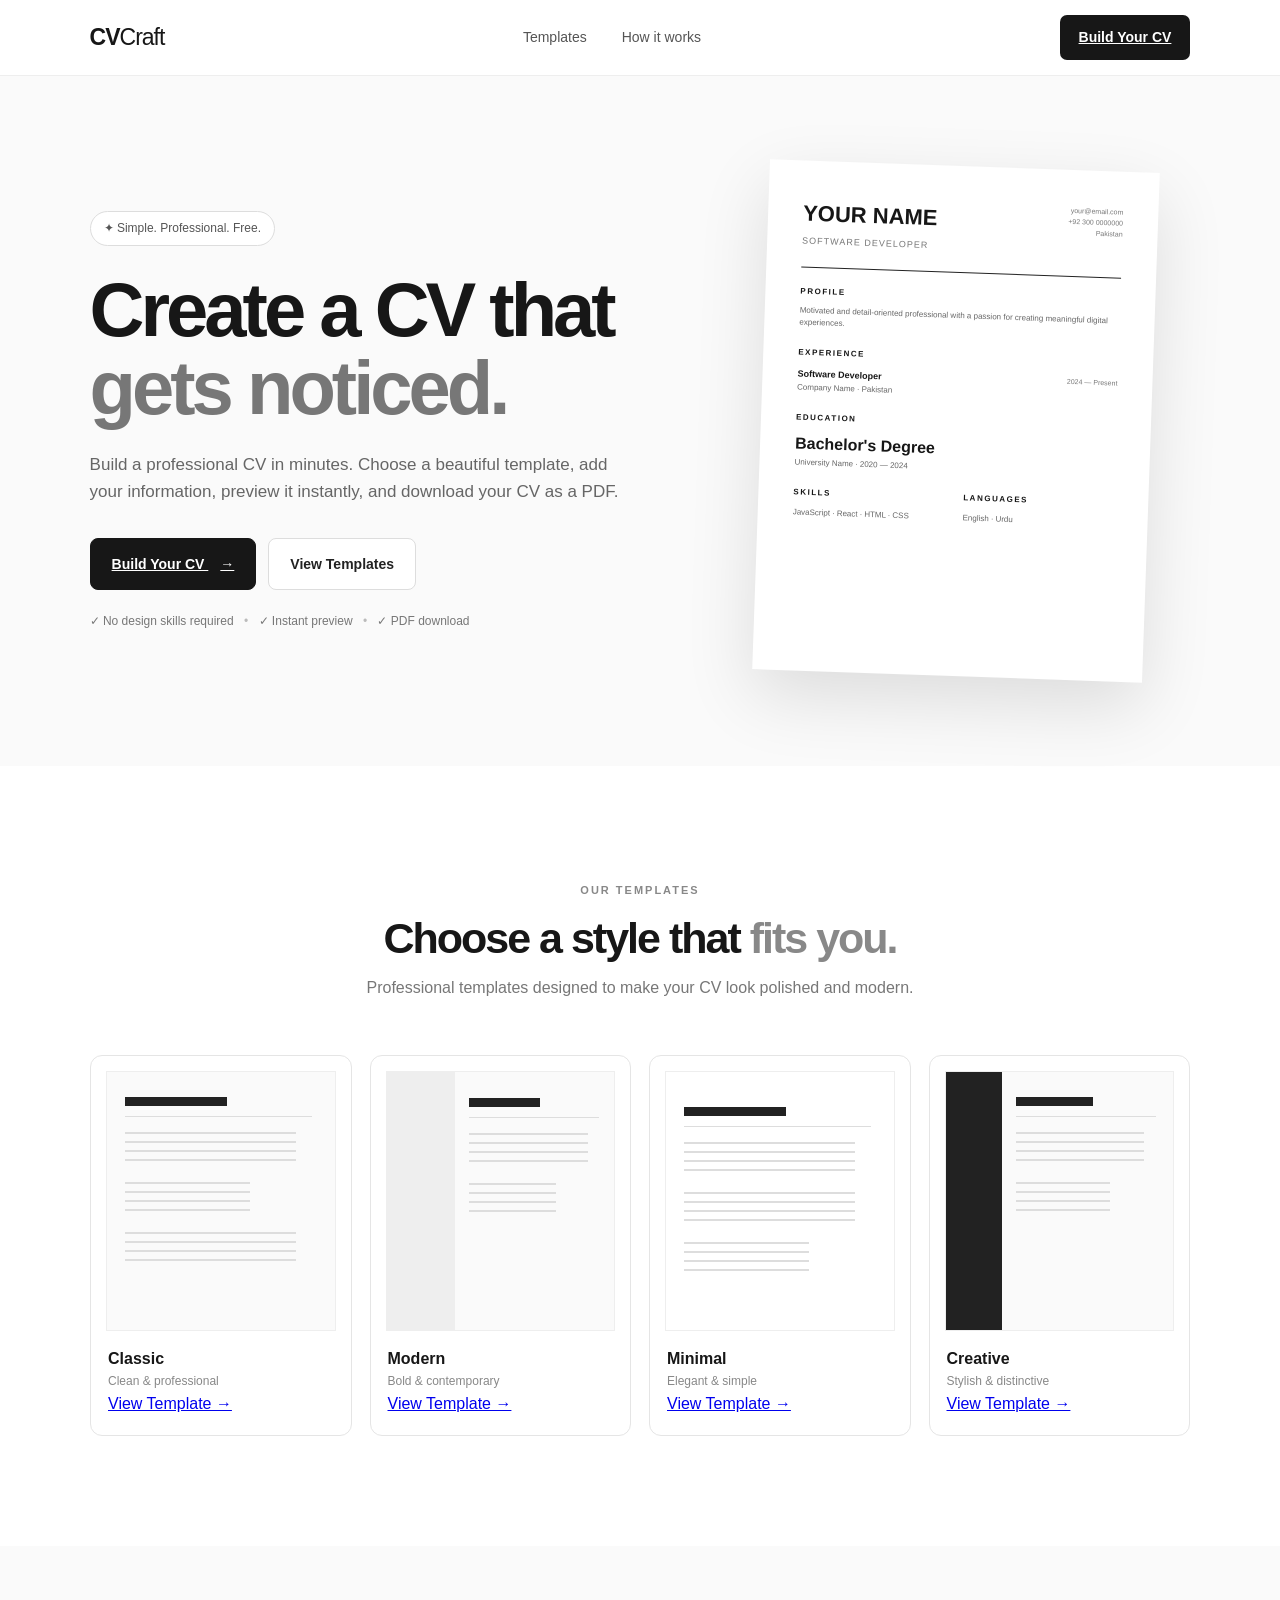
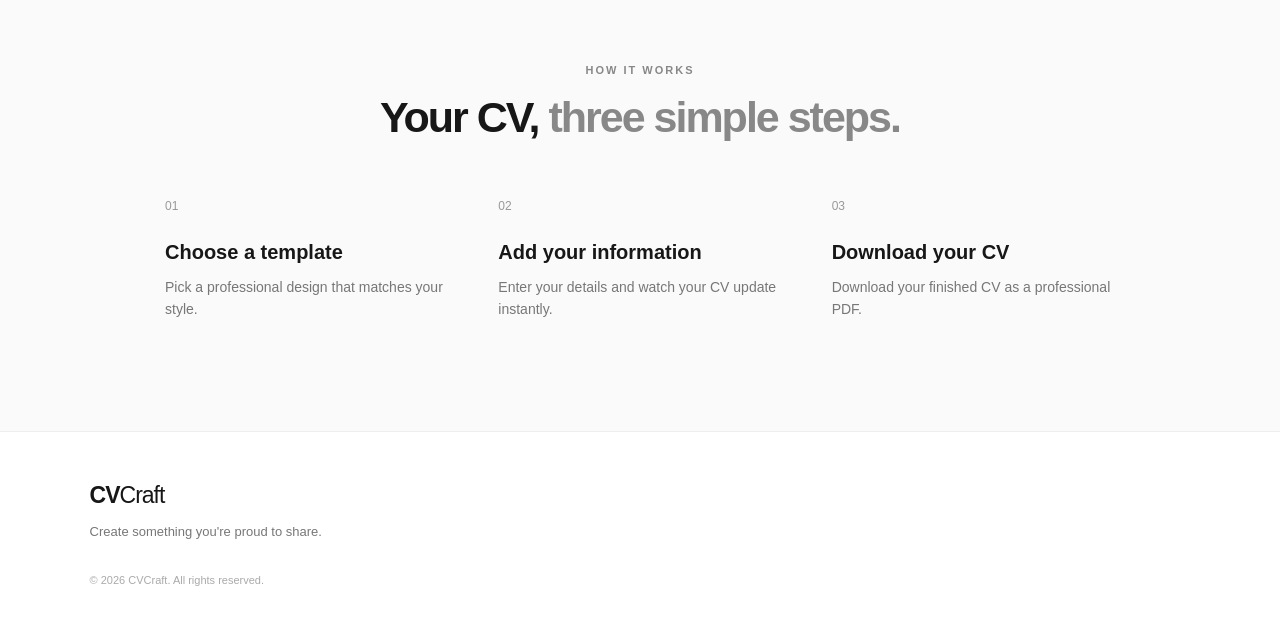
==== index.html @ b780d526 "Add files via upload" ====
<!DOCTYPE html>
<html lang="en">
<head>
    <meta charset="UTF-8">
    <meta name="viewport" content="width=device-width, initial-scale=1.0">

    <title>CVCraft — Build Your Professional CV</title>

    <link rel="stylesheet" href="style.css">
</head>

<body>

    <!-- Navigation -->
    <header class="navbar">
        <div class="logo">
            CV<span>Craft</span>
        </div>

        <nav>
            <a href="#templates">Templates</a>
            <a href="#how-it-works">How it works</a>
        </nav>

        <a href="bulider.html" class="nav-button">
    Build Your CV
</a>
    </header>


    <!-- Hero Section -->
    <main>

        <section class="hero">

            <div class="hero-content">

                <div class="badge">
                    ✦ Simple. Professional. Free.
                </div>

                <h1>
                    Create a CV that
                    <span>gets noticed.</span>
                </h1>

                <p>
                    Build a professional CV in minutes.
                    Choose a beautiful template, add your information,
                    preview it instantly, and download your CV as a PDF.
                </p>

                <div class="hero-buttons">
               
<a href="bulider.html" class="primary-button">
    Build Your CV
    <span>→</span>
</a>



                    <button class="secondary-button" onclick="scrollToTemplates()">
                        View Templates
                    </button>

                </div>

                <div class="trust-text">
                    ✓ No design skills required
                    <span>•</span>
                    ✓ Instant preview
                    <span>•</span>
                    ✓ PDF download
                </div>

            </div>


            <!-- CV Preview -->
            <div class="hero-preview">

                <div class="cv-paper">

                    <div class="cv-top">

                        <div>
                            <div class="cv-name">YOUR NAME</div>
                            <div class="cv-role">SOFTWARE DEVELOPER</div>
                        </div>

                        <div class="cv-contact">
                            your@email.com<br>
                            +92 300 0000000<br>
                            Pakistan
                        </div>

                    </div>

                    <div class="cv-line"></div>

                    <div class="cv-section">
                        <h3>PROFILE</h3>
                        <p>
                            Motivated and detail-oriented professional
                            with a passion for creating meaningful digital
                            experiences.
                        </p>
                    </div>

                    <div class="cv-section">
                        <h3>EXPERIENCE</h3>

                        <div class="experience">
                            <strong>Software Developer</strong>
                            <span>2024 — Present</span>
                        </div>

                        <p>Company Name · Pakistan</p>
                    </div>

                    <div class="cv-section">
                        <h3>EDUCATION</h3>

                        <strong>Bachelor's Degree</strong>
                        <p>University Name · 2020 — 2024</p>
                    </div>

                    <div class="cv-bottom">

                        <div>
                            <h3>SKILLS</h3>
                            <p>JavaScript · React · HTML · CSS</p>
                        </div>

                        <div>
                            <h3>LANGUAGES</h3>
                            <p>English · Urdu</p>
                        </div>

                    </div>

                </div>

            </div>

        </section>


        <!-- Templates -->
        <section class="templates" id="templates">

            <div class="section-heading">

                <span>OUR TEMPLATES</span>

                <h2>
                    Choose a style that
                    <em>fits you.</em>
                </h2>

                <p>
                    Professional templates designed to make
                    your CV look polished and modern.
                </p>

            </div>


            <div class="template-grid">

                <div class="template-card">
                    <div class="template-preview classic">
                        <div class="mini-name"></div>
                        <div class="mini-line"></div>
                        <div class="mini-block"></div>
                        <div class="mini-block small"></div>
                        <div class="mini-block"></div>
                    </div>

                    <div class="template-info">
                        <div>
                            <h3>Classic</h3>
                            <p>Clean & professional</p>
                        </div>

                        <a href="bulider.html" class="view-template-btn">
    View Template →
</a>
                    </div>
                </div>


                <div class="template-card">
                    <div class="template-preview modern">
                        <div class="mini-sidebar"></div>
                        <div class="mini-content">
                            <div class="mini-name"></div>
                            <div class="mini-line"></div>
                            <div class="mini-block"></div>
                            <div class="mini-block small"></div>
                        </div>
                    </div>

                    <div class="template-info">
                        <div>
                            <h3>Modern</h3>
                            <p>Bold & contemporary</p>
                        </div>

                         <a href="bulider.html" class="view-template-btn">
    View Template →
</a>
                    </div>
                </div>


                <div class="template-card">
                    <div class="template-preview minimal">
                        <div class="mini-name"></div>
                        <div class="mini-line"></div>
                        <div class="mini-block"></div>
                        <div class="mini-block"></div>
                        <div class="mini-block small"></div>
                    </div>

                    <div class="template-info">
                        <div>
                            <h3>Minimal</h3>
                            <p>Elegant & simple</p>
                        </div>

                         <a href="bulider.html" class="view-template-btn">
    View Template →
</a>
                    </div>
                </div>


                <div class="template-card">
                    <div class="template-preview creative">
                        <div class="creative-side"></div>

                        <div class="creative-content">
                            <div class="mini-name"></div>
                            <div class="mini-line"></div>
                            <div class="mini-block"></div>
                            <div class="mini-block small"></div>
                        </div>
                    </div>

                    <div class="template-info">
                        <div>
                            <h3>Creative</h3>
                            <p>Stylish & distinctive</p>
                        </div>

                          <a href="bulider.html" class="view-template-btn">
    View Template →
</a>
                    </div>
                </div>

            </div>

        </section>


        <!-- How it works -->
        <section class="how-it-works" id="how-it-works">

            <div class="section-heading">

                <span>HOW IT WORKS</span>

                <h2>
                    Your CV,
                    <em>three simple steps.</em>
                </h2>

            </div>


            <div class="steps">

                <div class="step">
                    <div class="step-number">01</div>
                    <h3>Choose a template</h3>
                    <p>
                        Pick a professional design that
                        matches your style.
                    </p>
                </div>

                <div class="step">
                    <div class="step-number">02</div>
                    <h3>Add your information</h3>
                    <p>
                        Enter your details and watch your
                        CV update instantly.
                    </p>
                </div>

                <div class="step">
                    <div class="step-number">03</div>
                    <h3>Download your CV</h3>
                    <p>
                        Download your finished CV as a
                        professional PDF.
                    </p>
                </div>

            </div>

        </section>

    </main>


    <!-- Footer -->
    <footer>

        <div class="logo">
            CV<span>Craft</span>
        </div>

        <p>
            Create something you're proud to share.
        </p>

        <div class="copyright">
            © 2026 CVCraft. All rights reserved.
        </div>

    </footer>


    <script src="script.js"></script>

</body>
</html>
---- style.css ----
* {
    margin: 0;
    padding: 0;
    box-sizing: border-box;
}

html {
    scroll-behavior: smooth;
}

body {
    font-family: Arial, Helvetica, sans-serif;
    background: #ffffff;
    color: #171717;
    line-height: 1.6;
}


/* =========================
   NAVBAR
========================= */

.navbar {
    height: 76px;
    padding: 0 7%;
    display: flex;
    align-items: center;
    justify-content: space-between;
    border-bottom: 1px solid #eeeeee;
    background: rgba(255, 255, 255, 0.95);
    position: sticky;
    top: 0;
    z-index: 100;
}

.logo {
    font-size: 23px;
    font-weight: 800;
    letter-spacing: -1px;
}

.logo span {
    font-weight: 400;
}

.navbar nav {
    display: flex;
    gap: 35px;
}

.navbar nav a {
    color: #555;
    text-decoration: none;
    font-size: 14px;
}

.navbar nav a:hover {
    color: #111;
}

.nav-button {
    background: #171717;
    color: white;
    border: none;
    padding: 11px 19px;
    border-radius: 7px;
    cursor: pointer;
    font-size: 14px;
    font-weight: 600;
}

.nav-button:hover {
    background: #333;
}


/* =========================
   HERO
========================= */

.hero {
    min-height: 680px;
    padding: 90px 7%;
    display: grid;
    grid-template-columns: 1fr 0.85fr;
    gap: 80px;
    align-items: center;
    background: #fafafa;
}

.hero-content {
    max-width: 650px;
}

.badge {
    display: inline-block;
    border: 1px solid #dddddd;
    background: white;
    padding: 7px 13px;
    border-radius: 50px;
    font-size: 12px;
    color: #555;
    margin-bottom: 25px;
}

.hero h1 {
    font-size: clamp(48px, 6vw, 76px);
    line-height: 1.02;
    letter-spacing: -4px;
    margin-bottom: 25px;
}

.hero h1 span {
    display: block;
    color: #777;
}

.hero-content > p {
    max-width: 550px;
    font-size: 17px;
    color: #666;
    margin-bottom: 32px;
}

.hero-buttons {
    display: flex;
    gap: 12px;
    margin-bottom: 22px;
}

.primary-button,
.secondary-button {
    padding: 14px 21px;
    border-radius: 8px;
    cursor: pointer;
    font-size: 14px;
    font-weight: 600;
}

.primary-button {
    background: #171717;
    color: white;
    border: 1px solid #171717;
}

.primary-button span {
    margin-left: 12px;
}

.primary-button:hover {
    background: #333;
}

.secondary-button {
    background: white;
    border: 1px solid #dddddd;
    color: #222;
}

.secondary-button:hover {
    background: #f2f2f2;
}

.trust-text {
    color: #777;
    font-size: 12px;
}

.trust-text span {
    margin: 0 7px;
    color: #bbb;
}


/* =========================
   CV PREVIEW
========================= */

.hero-preview {
    display: flex;
    justify-content: center;
}

.cv-paper {
    width: 390px;
    min-height: 510px;
    background: white;
    padding: 35px;
    box-shadow: 0 25px 70px rgba(0, 0, 0, 0.12);
    transform: rotate(2deg);
    transition: transform 0.3s ease;
}

.cv-paper:hover {
    transform: rotate(0deg) translateY(-8px);
}

.cv-top {
    display: flex;
    justify-content: space-between;
    gap: 20px;
}

.cv-name {
    font-size: 22px;
    font-weight: 800;
}

.cv-role {
    font-size: 9px;
    color: #777;
    letter-spacing: 1px;
    margin-top: 3px;
}

.cv-contact {
    text-align: right;
    font-size: 7px;
    color: #777;
    line-height: 1.6;
}

.cv-line {
    height: 1px;
    background: #222;
    margin: 18px 0;
}

.cv-section {
    margin-bottom: 18px;
}

.cv-section h3,
.cv-bottom h3 {
    font-size: 8px;
    letter-spacing: 1.5px;
    margin-bottom: 7px;
}

.cv-section p,
.cv-bottom p {
    font-size: 8px;
    color: #666;
    line-height: 1.5;
}

.experience {
    display: flex;
    justify-content: space-between;
    font-size: 9px;
}

.experience span {
    color: #777;
    font-size: 7px;
}

.cv-bottom {
    display: grid;
    grid-template-columns: 1fr 1fr;
    gap: 20px;
}


/* =========================
   SECTIONS
========================= */

.templates,
.how-it-works {
    padding: 110px 7%;
}

.section-heading {
    text-align: center;
    max-width: 650px;
    margin: 0 auto 55px;
}

.section-heading > span {
    font-size: 11px;
    letter-spacing: 2px;
    color: #888;
    font-weight: 700;
}

.section-heading h2 {
    font-size: 43px;
    letter-spacing: -2px;
    line-height: 1.1;
    margin: 13px 0;
}

.section-heading h2 em {
    font-style: normal;
    color: #888;
}

.section-heading p {
    color: #777;
}


/* =========================
   TEMPLATE CARDS
========================= */

.template-grid {
    max-width: 1100px;
    margin: auto;
    display: grid;
    grid-template-columns: repeat(4, 1fr);
    gap: 18px;
}

.template-card {
    border: 1px solid #e5e5e5;
    border-radius: 12px;
    overflow: hidden;
    background: white;
    transition: transform 0.25s ease, box-shadow 0.25s ease;
}

.template-card:hover {
    transform: translateY(-5px);
    box-shadow: 0 15px 35px rgba(0, 0, 0, 0.08);
}

.template-preview {
    height: 260px;
    margin: 15px;
    border: 1px solid #eeeeee;
    position: relative;
    background: #fafafa;
    overflow: hidden;
}

.mini-name {
    width: 45%;
    height: 9px;
    background: #222;
    margin: 25px 18px 10px;
}

.mini-line {
    width: 82%;
    height: 1px;
    background: #ddd;
    margin: 0 18px 15px;
}

.mini-block {
    width: 75%;
    height: 35px;
    background: repeating-linear-gradient(
        to bottom,
        #ddd 0px,
        #ddd 2px,
        transparent 2px,
        transparent 9px
    );
    margin: 0 18px 15px;
}

.mini-block.small {
    width: 55%;
}

.modern {
    display: flex;
}

.mini-sidebar {
    width: 30%;
    height: 100%;
    background: #eeeeee;
}

.mini-content {
    flex: 1;
    padding-top: 1px;
}

.mini-content .mini-name,
.mini-content .mini-line,
.mini-content .mini-block {
    margin-left: 14px;
}

.minimal {
    background: white;
}

.minimal .mini-name {
    margin-top: 35px;
}

.creative {
    display: flex;
}

.creative-side {
    width: 25%;
    height: 100%;
    background: #222;
}

.creative-content {
    flex: 1;
}

.creative-content .mini-name,
.creative-content .mini-line,
.creative-content .mini-block {
    margin-left: 14px;
}

.template-info {
    padding: 0 17px 18px;
}

.template-info h3 {
    font-size: 16px;
}

.template-info p {
    font-size: 12px;
    color: #888;
}

.template-info button {
    margin-top: 14px;
    border: none;
    background: transparent;
    font-size: 12px;
    font-weight: 700;
    cursor: pointer;
}

.template-info button:hover {
    text-decoration: underline;
}


/* =========================
   HOW IT WORKS
========================= */

.how-it-works {
    background: #fafafa;
}

.steps {
    max-width: 950px;
    margin: auto;
    display: grid;
    grid-template-columns: repeat(3, 1fr);
    gap: 50px;
}

.step-number {
    font-size: 12px;
    color: #999;
    margin-bottom: 20px;
}

.step h3 {
    font-size: 20px;
    margin-bottom: 8px;
}

.step p {
    font-size: 14px;
    color: #777;
}


/* =========================
   FOOTER
========================= */

footer {
    padding: 45px 7%;
    border-top: 1px solid #eeeeee;
}

footer p {
    color: #777;
    font-size: 13px;
    margin-top: 8px;
}

.copyright {
    margin-top: 30px;
    color: #aaa;
    font-size: 11px;
}


/* =========================
   RESPONSIVE
========================= */

@media (max-width: 900px) {

    .hero {
        grid-template-columns: 1fr;
        text-align: center;
        padding-top: 70px;
    }

    .hero-content {
        margin: auto;
    }

    .hero-content > p {
        margin-left: auto;
        margin-right: auto;
    }

    .hero-buttons {
        justify-content: center;
    }

    .template-grid {
        grid-template-columns: repeat(2, 1fr);
    }

    .steps {
        grid-template-columns: 1fr;
    }

    .step {
        text-align: center;
    }
}


@media (max-width: 600px) {

    .navbar {
        padding: 0 5%;
    }

    .navbar nav {
        display: none;
    }

    .hero {
        padding: 60px 5%;
    }

    .hero h1 {
        font-size: 48px;
        letter-spacing: -3px;
    }

    .cv-paper {
        width: 330px;
    }

    .template-grid {
        grid-template-columns: 1fr;
    }

    .templates,
    .how-it-works {
        padding: 80px 5%;
    }

    .section-heading h2 {
        font-size: 35px;
    }
}



/* =========================
   CV BUILDER
========================= */

.builder-page {
    background: #f5f5f5;
}

.back-home {
    color: #555;
    text-decoration: none;
    font-size: 14px;
}

.builder {
    min-height: calc(100vh - 76px);
    display: grid;
    grid-template-columns: 430px 1fr;
}


/* EDITOR */

.editor {
    background: #ffffff;
    border-right: 1px solid #e5e5e5;
    padding: 35px;
    overflow-y: auto;
}

.editor-header span,
.preview-top span {
    font-size: 10px;
    letter-spacing: 2px;
    color: #999;
    font-weight: 700;
}

.editor-header h1 {
    font-size: 30px;
    letter-spacing: -1px;
    margin-top: 6px;
}

.editor-header p {
    color: #888;
    font-size: 13px;
    margin-top: 5px;
}


.form-card {
    border: 1px solid #e5e5e5;
    border-radius: 10px;
    padding: 20px;
    margin-top: 20px;
}

.form-card h2 {
    font-size: 15px;
    margin-bottom: 18px;
}

.form-grid {
    display: grid;
    grid-template-columns: 1fr 1fr;
    gap: 15px;
}

.input-group {
    display: flex;
    flex-direction: column;
    gap: 6px;
}

.input-group.full {
    grid-column: 1 / -1;
}

.input-group label {
    font-size: 11px;
    font-weight: 600;
    color: #555;
}

.input-group input,
.input-group textarea,
.form-card > textarea {
    width: 100%;
    border: 1px solid #ddd;
    border-radius: 7px;
    padding: 11px;
    font-family: inherit;
    font-size: 13px;
    outline: none;
    resize: vertical;
}

.input-group input:focus,
.input-group textarea:focus,
.form-card > textarea:focus {
    border-color: #777;
}

.input-group small {
    color: #999;
    font-size: 10px;
}

.card-heading {
    display: flex;
    justify-content: space-between;
    align-items: center;
}

.card-heading h2 {
    margin-bottom: 0;
}

.add-button {
    border: 1px solid #ddd;
    background: white;
    border-radius: 6px;
    padding: 6px 10px;
    cursor: pointer;
    font-size: 11px;
}


/* TEMPLATE SELECTOR */

.template-selector {
    display: grid;
    grid-template-columns: repeat(4, 1fr);
    gap: 8px;
}

.template-option {
    border: 1px solid #ddd;
    background: white;
    border-radius: 7px;
    padding: 7px;
    cursor: pointer;
}

.template-option.active {
    border: 2px solid #171717;
}

.template-option span {
    display: block;
    font-size: 9px;
    margin-top: 5px;
}

.template-mini {
    height: 65px;
    background: #f7f7f7;
    border: 1px solid #eee;
}

.classic-mini {
    background:
        linear-gradient(#222 0 0) 8px 8px / 35px 5px no-repeat,
        linear-gradient(#ddd 0 0) 8px 22px / 70px 1px no-repeat,
        linear-gradient(#ddd 0 0) 8px 32px / 60px 4px no-repeat,
        #fafafa;
}

.modern-mini {
    background:
        linear-gradient(#ddd 0 0) 0 0 / 22px 100% no-repeat,
        linear-gradient(#222 0 0) 31px 9px / 35px 5px no-repeat,
        linear-gradient(#ddd 0 0) 31px 22px / 60px 1px no-repeat,
        #fafafa;
}

.minimal-mini {
    background:
        linear-gradient(#222 0 0) 12px 14px / 35px 5px no-repeat,
        linear-gradient(#ddd 0 0) 12px 28px / 65px 1px no-repeat,
        linear-gradient(#ddd 0 0) 12px 38px / 55px 4px no-repeat,
        white;
}

.creative-mini {
    background:
        linear-gradient(#222 0 0) 0 0 / 18px 100% no-repeat,
        linear-gradient(#222 0 0) 27px 9px / 35px 5px no-repeat,
        linear-gradient(#ddd 0 0) 27px 22px / 60px 1px no-repeat,
        #fafafa;
}


/* PREVIEW */

.preview-area {
    padding: 30px;
    overflow: auto;
}

.preview-top {
    max-width: 850px;
    margin: 0 auto 25px;
    display: flex;
    justify-content: space-between;
    align-items: center;
}

.preview-top p {
    color: #999;
    font-size: 11px;
    margin-top: 3px;
}

.download-button {
    border: none;
    background: #171717;
    color: white;
    padding: 12px 18px;
    border-radius: 7px;
    cursor: pointer;
    font-size: 12px;
    font-weight: 600;
}

.download-button:hover {
    background: #333;
}

.preview-wrapper {
    display: flex;
    justify-content: center;
    padding-bottom: 50px;
}

.cv-document {
    width: 794px;
    min-height: 1123px;
    background: white;
    padding: 65px;
    box-shadow: 0 15px 45px rgba(0, 0, 0, 0.1);
    color: #222;
}

.preview-header {
    display: flex;
    justify-content: space-between;
    gap: 30px;
    padding-bottom: 25px;
    border-bottom: 1px solid #222;
}

.preview-header h1 {
    font-size: 34px;
    letter-spacing: -1px;
    line-height: 1.1;
}

.preview-header h2 {
    font-size: 13px;
    color: #777;
    font-weight: 400;
    margin-top: 7px;
}

.preview-contact {
    display: flex;
    flex-direction: column;
    text-align: right;
    font-size: 9px;
    color: #777;
    gap: 3px;
}

.preview-section {
    margin-top: 28px;
}

.preview-section h3,
.preview-bottom h3 {
    font-size: 10px;
    letter-spacing: 2px;
    margin-bottom: 10px;
}

.preview-section p,
.preview-bottom p {
    color: #666;
    font-size: 10px;
    line-height: 1.7;
}

.preview-experience-top {
    display: flex;
    justify-content: space-between;
}

.preview-experience-top strong {
    font-size: 12px;
}

.preview-experience-top span {
    color: #888;
    font-size: 9px;
}

#previewCompany {
    font-size: 9px;
    color: #888;
    margin-top: 3px;
}

.preview-experience p {
    margin-top: 7px;
}

.preview-bottom {
    margin-top: 35px;
    display: grid;
    grid-template-columns: 1fr 1fr;
    gap: 40px;
}


/* =========================
   RESPONSIVE BUILDER
========================= */

@media (max-width: 1100px) {

    .builder {
        grid-template-columns: 380px 1fr;
    }

    .editor {
        padding: 25px;
    }

    .cv-document {
        transform: scale(0.85);
        transform-origin: top center;
        margin-bottom: -150px;
    }
}


@media (max-width: 800px) {

    .builder {
        display: block;
    }

    .editor {
        border-right: none;
        border-bottom: 1px solid #ddd;
    }

    .preview-area {
        padding: 20px 10px;
    }

    .preview-top {
        padding: 0 10px;
    }

    .cv-document {
        transform: scale(0.65);
        transform-origin: top center;
        margin-bottom: -390px;
    }
}


@media (max-width: 500px) {

    .form-grid {
        grid-template-columns: 1fr;
    }

    .input-group.full {
        grid-column: auto;
    }

    .template-selector {
        grid-template-columns: repeat(2, 1fr);
    }

    .editor {
        padding: 20px;
    }

    .cv-document {
        transform: scale(0.48);
        margin-bottom: -580px;
    }
}



/* =========================================
   REAL CV TEMPLATE DESIGNS
========================================= */


/* =========================
   CLASSIC
========================= */

.cv-document.classic {
    padding: 65px;
}

.cv-document.classic .preview-header {
    border-bottom: 2px solid #222;
}

.cv-document.classic .preview-header h1 {
    font-size: 34px;
    letter-spacing: -1.5px;
}

.cv-document.classic .preview-section h3 {
    font-weight: 700;
}

.cv-document.classic .preview-photo {
    width: 85px;
    height: 85px;
}


/* =========================
   MODERN
========================= */

.cv-document.modern {
    padding: 0;
    display: grid;
    grid-template-columns: 220px 1fr;
}

.cv-document.modern .preview-header {
    grid-column: 1 / -1;
    padding: 55px 55px 30px;
    background: #f1f1f1;
    border-bottom: none;
}

.cv-document.modern .preview-header h1 {
    font-size: 32px;
}

.cv-document.modern .preview-contact {
    color: #555;
}

.cv-document.modern .preview-section {
    margin-left: 275px;
    margin-right: 55px;
}

.cv-document.modern .preview-bottom {
    margin-left: 275px;
    margin-right: 55px;
}

.cv-document.modern .preview-photo {
    width: 85px;
    height: 85px;
    border-radius: 8px;
}


/* =========================
   MINIMAL
========================= */

.cv-document.minimal {
    padding: 80px;
}

.cv-document.minimal .preview-header {
    border-bottom: none;
    padding-bottom: 15px;
}

.cv-document.minimal .preview-header h1 {
    font-size: 42px;
    font-weight: 400;
    letter-spacing: -2px;
}

.cv-document.minimal .preview-header h2 {
    font-size: 11px;
    letter-spacing: 2px;
    text-transform: uppercase;
}

.cv-document.minimal .preview-section {
    margin-top: 35px;
}

.cv-document.minimal .preview-section h3 {
    font-size: 9px;
    letter-spacing: 3px;
    color: #777;
}

.cv-document.minimal .preview-photo {
    width: 70px;
    height: 70px;
    border-radius: 50%;
}


/* =========================
   CREATIVE
========================= */

.cv-document.creative {
    padding: 0;
}

.cv-document.creative .preview-header {
    padding: 55px;
    background: #222;
    color: white;
    border-bottom: none;
}

.cv-document.creative .preview-header h1 {
    font-size: 36px;
}

.cv-document.creative .preview-header h2 {
    color: #bbb;
}

.cv-document.creative .preview-contact {
    color: #ccc;
}

.cv-document.creative .preview-section {
    margin-left: 55px;
    margin-right: 55px;
}

.cv-document.creative .preview-section h3 {
    border-left: 3px solid #222;
    padding-left: 8px;
}

.cv-document.creative .preview-bottom {
    margin-left: 55px;
    margin-right: 55px;
}

.cv-document.creative .preview-photo {
    width: 90px;
    height: 90px;
    border-radius: 50%;
    border: 2px solid white;
}


/* =========================
   TEMPLATE TRANSITION
========================= */

.cv-document {
    transition: all 0.25s ease;
}


/* =========================
   MOBILE
========================= */

@media (max-width: 800px) {

    .cv-document.modern {
        display: block;
    }

    .cv-document.modern .preview-section,
    .cv-document.modern .preview-bottom {
        margin-left: 35px;
        margin-right: 35px;
    }

}








/* =========================
   PROFILE PHOTO
========================= */

.preview-photo-wrapper {
    display: flex;
    align-items: flex-start;
}

.preview-photo {
    width: 85px;
    height: 85px;
    object-fit: cover;
    border-radius: 50%;
    display: none;
    border: 1px solid #ddd;
}

.remove-photo {
    width: fit-content;
    margin-top: 8px;
    border: none;
    background: transparent;
    color: #777;
    font-size: 11px;
    cursor: pointer;
    padding: 0;
}

.remove-photo:hover {
    color: #111;
    text-decoration: underline;
}


/* =========================================
   FINAL RESPONSIVE SYSTEM
========================================= */

html,
body {
    width: 100%;
    max-width: 100%;
    overflow-x: hidden;
}


/* =========================
   LARGE DESKTOP
========================= */

.hero {
    grid-template-columns: minmax(0, 1fr) minmax(320px, 0.85fr);
}

.template-grid {
    grid-template-columns: repeat(4, minmax(0, 1fr));
}


/* =========================
   TABLET / SMALL LAPTOP
========================= */

@media (max-width: 1000px) {

    .navbar {
        padding-left: 5%;
        padding-right: 5%;
    }

    .hero {
        grid-template-columns: 1fr;
        gap: 50px;
        padding-left: 6%;
        padding-right: 6%;
        text-align: center;
    }

    .hero-content {
        margin-left: auto;
        margin-right: auto;
    }

    .hero-content > p {
        margin-left: auto;
        margin-right: auto;
    }

    .hero-buttons {
        justify-content: center;
    }

    .hero-preview {
        width: 100%;
    }

    .template-grid {
        grid-template-columns: repeat(2, minmax(0, 1fr));
    }

    .steps {
        grid-template-columns: 1fr;
        gap: 40px;
    }

    .step {
        text-align: center;
    }
}


/* =========================
   TABLET
========================= */

@media (max-width: 700px) {

    .navbar {
        height: 68px;
        padding: 0 20px;
    }

    .navbar nav {
        display: none;
    }

    .nav-button {
        padding: 10px 15px;
        font-size: 13px;
    }

    .hero {
        min-height: auto;
        padding: 65px 20px 75px;
        gap: 45px;
    }

    .hero h1 {
        font-size: clamp(42px, 9vw, 58px);
        letter-spacing: -3px;
    }

    .hero-content > p {
        font-size: 15px;
        max-width: 520px;
    }

    .hero-buttons {
        flex-wrap: wrap;
    }

    .hero-preview {
        overflow: hidden;
    }

    .cv-paper {
        width: min(390px, 90vw);
        min-height: auto;
    }

    .templates,
    .how-it-works {
        padding: 80px 20px;
    }

    .section-heading h2 {
        font-size: clamp(32px, 7vw, 43px);
    }

    .template-grid {
        grid-template-columns: repeat(2, minmax(0, 1fr));
    }
}


/* =========================
   PHONE
========================= */

@media (max-width: 500px) {

    .navbar {
        padding: 0 15px;
    }

    .logo {
        font-size: 20px;
    }

    .nav-button {
        padding: 9px 12px;
        font-size: 12px;
    }

    .hero {
        padding: 55px 16px 65px;
        gap: 40px;
    }

    .hero h1 {
        font-size: clamp(38px, 11vw, 50px);
        letter-spacing: -2.5px;
    }

    .hero-content > p {
        font-size: 14px;
        line-height: 1.6;
    }

    .hero-buttons {
        width: 100%;
        flex-direction: column;
        align-items: stretch;
    }

    .primary-button,
    .secondary-button {
        width: 100%;
    }

    .hero-preview {
        width: 100%;
    }

    .cv-paper {
        width: min(330px, 88vw);
        padding: 25px;
    }

    .template-grid {
        grid-template-columns: 1fr;
    }

    .template-preview {
        height: 240px;
    }

    .templates,
    .how-it-works {
        padding: 65px 16px;
    }

    .section-heading {
        margin-bottom: 40px;
    }

    .section-heading h2 {
        font-size: 32px;
        letter-spacing: -1.5px;
    }

    .section-heading p {
        font-size: 14px;
    }

    footer {
        padding: 35px 16px;
    }
}


/* =========================
   VERY SMALL PHONES
========================= */

@media (max-width: 360px) {

    .navbar {
        padding: 0 12px;
    }

    .logo {
        font-size: 18px;
    }

    .nav-button {
        font-size: 11px;
        padding: 8px 10px;
    }

    .hero {
        padding-left: 12px;
        padding-right: 12px;
    }

    .hero h1 {
        font-size: 36px;
    }

    .cv-paper {
        width: 300px;
        padding: 22px;
    }
}
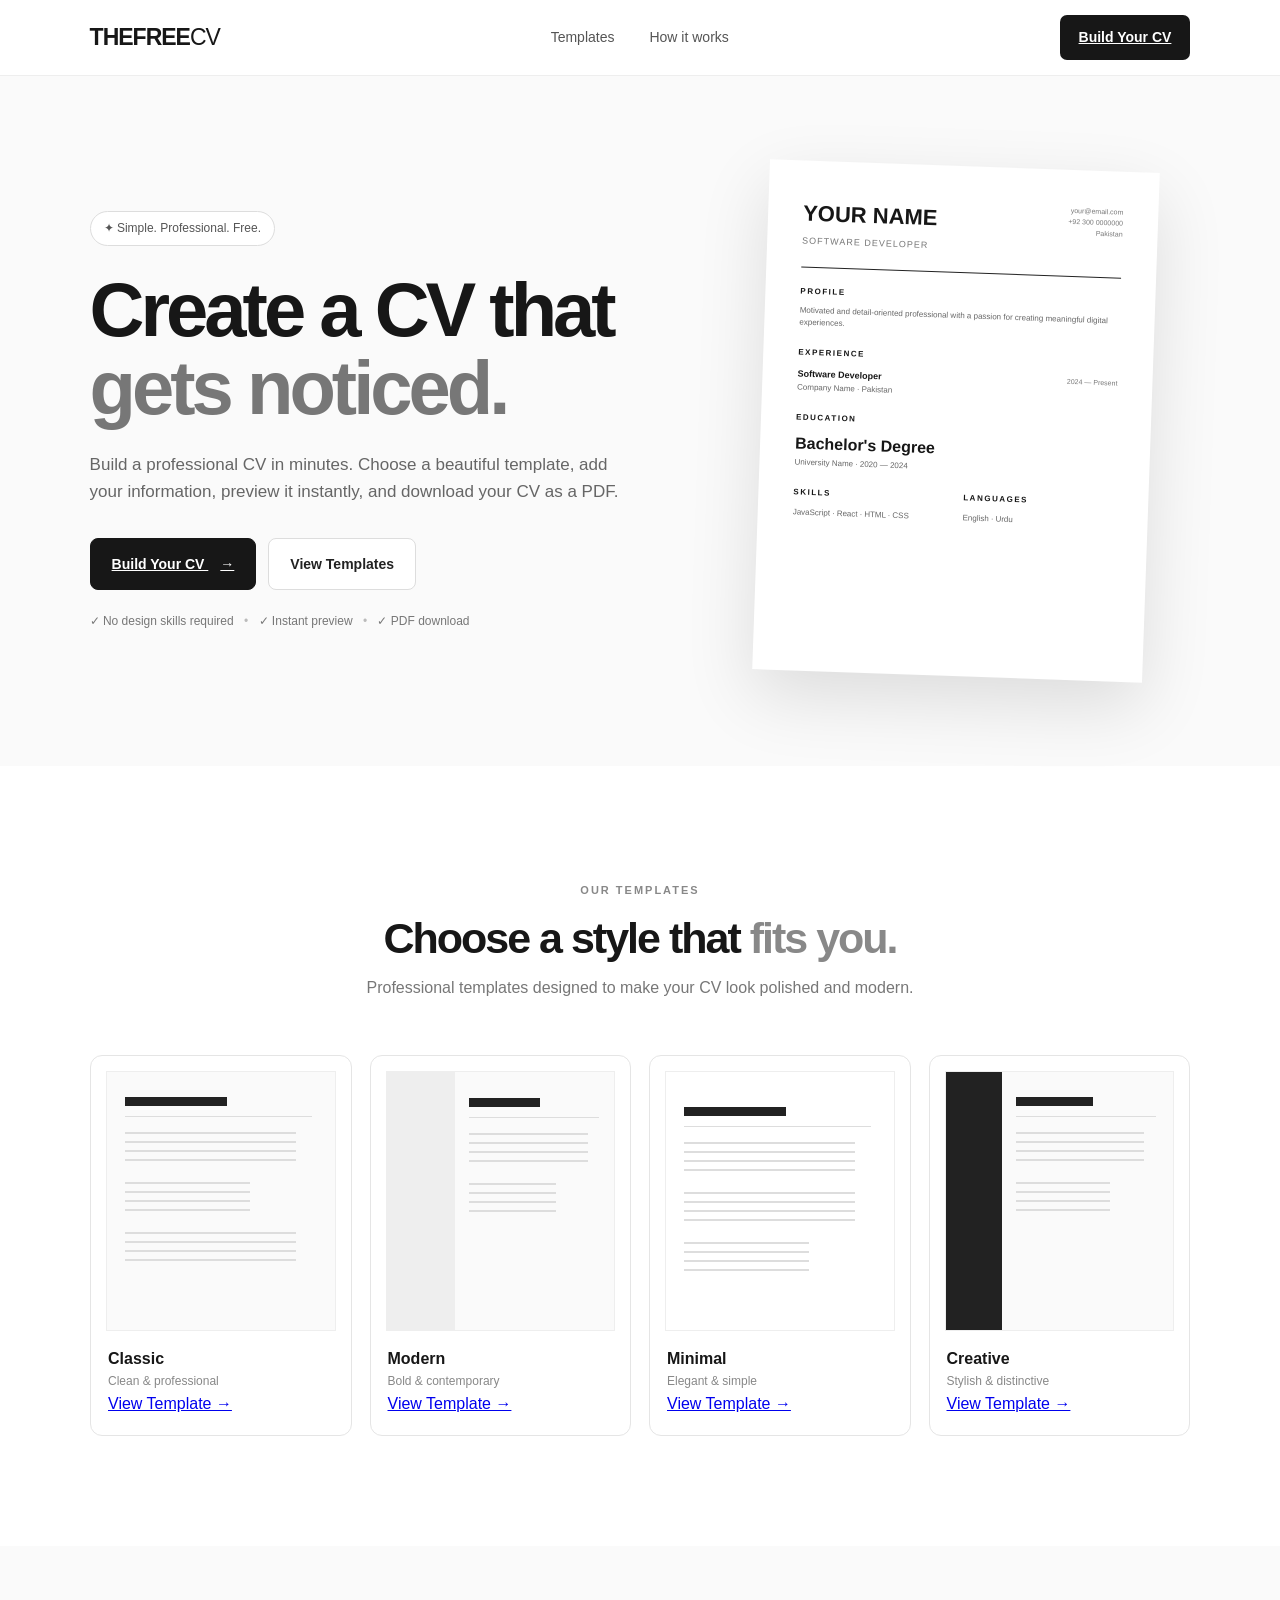
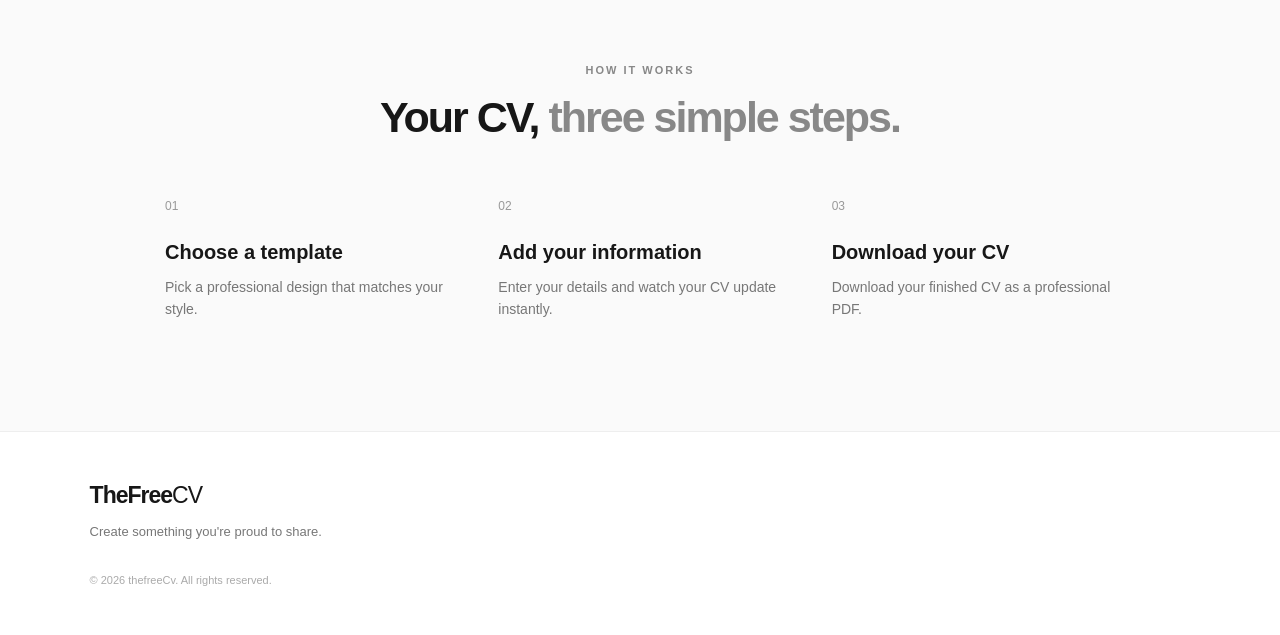
==== commit 4f41d92d: "Update index.html" ====
--- a/index.html
+++ b/index.html
@@ -14,7 +14,7 @@
     <!-- Navigation -->
     <header class="navbar">
         <div class="logo">
-            CV<span>Craft</span>
+        THEFREE<span>CV</span>
         </div>
 
         <nav>
@@ -320,7 +320,7 @@
     <footer>
 
         <div class="logo">
-            CV<span>Craft</span>
+            TheFree<span>CV</span>
         </div>
 
         <p>
@@ -328,7 +328,7 @@
         </p>
 
         <div class="copyright">
-            © 2026 CVCraft. All rights reserved.
+            © 2026 thefreeCv. All rights reserved.
         </div>
 
     </footer>
@@ -337,4 +337,4 @@
     <script src="script.js"></script>
 
 </body>
-</html>+</html>
